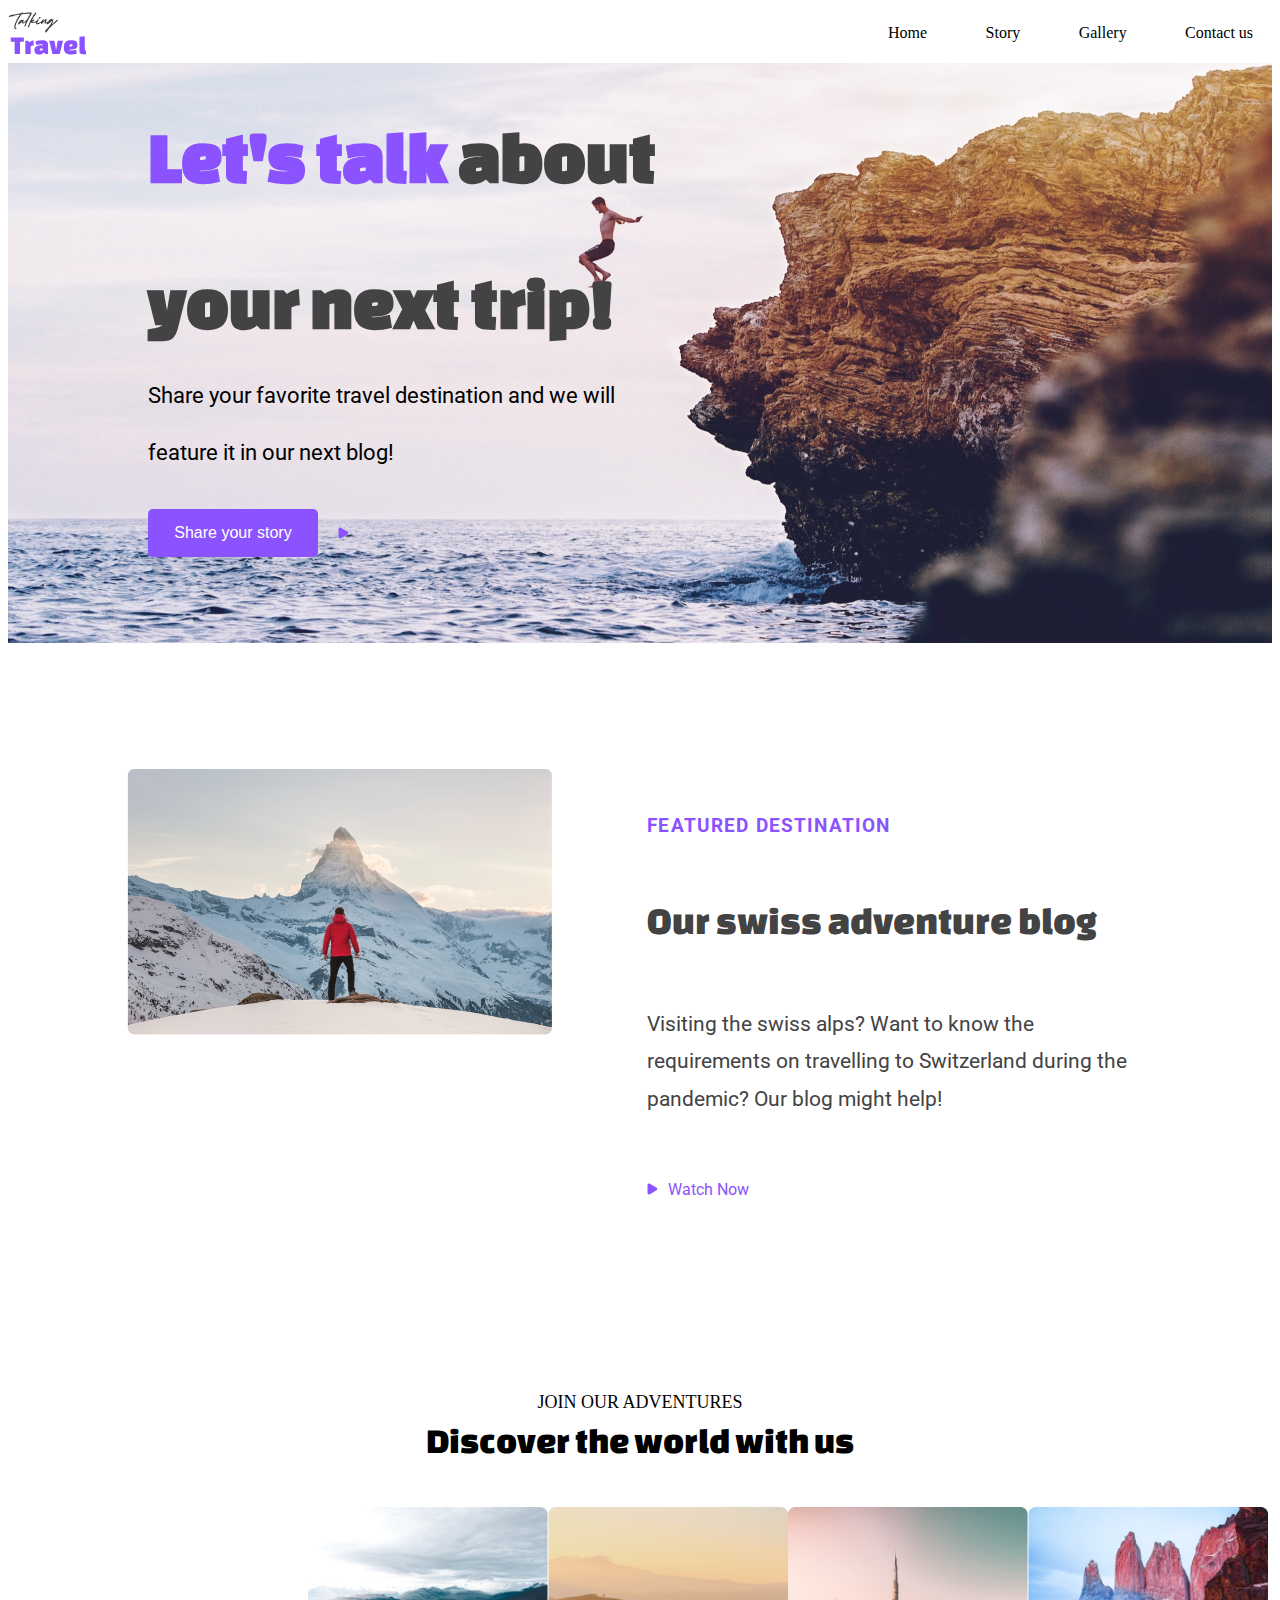
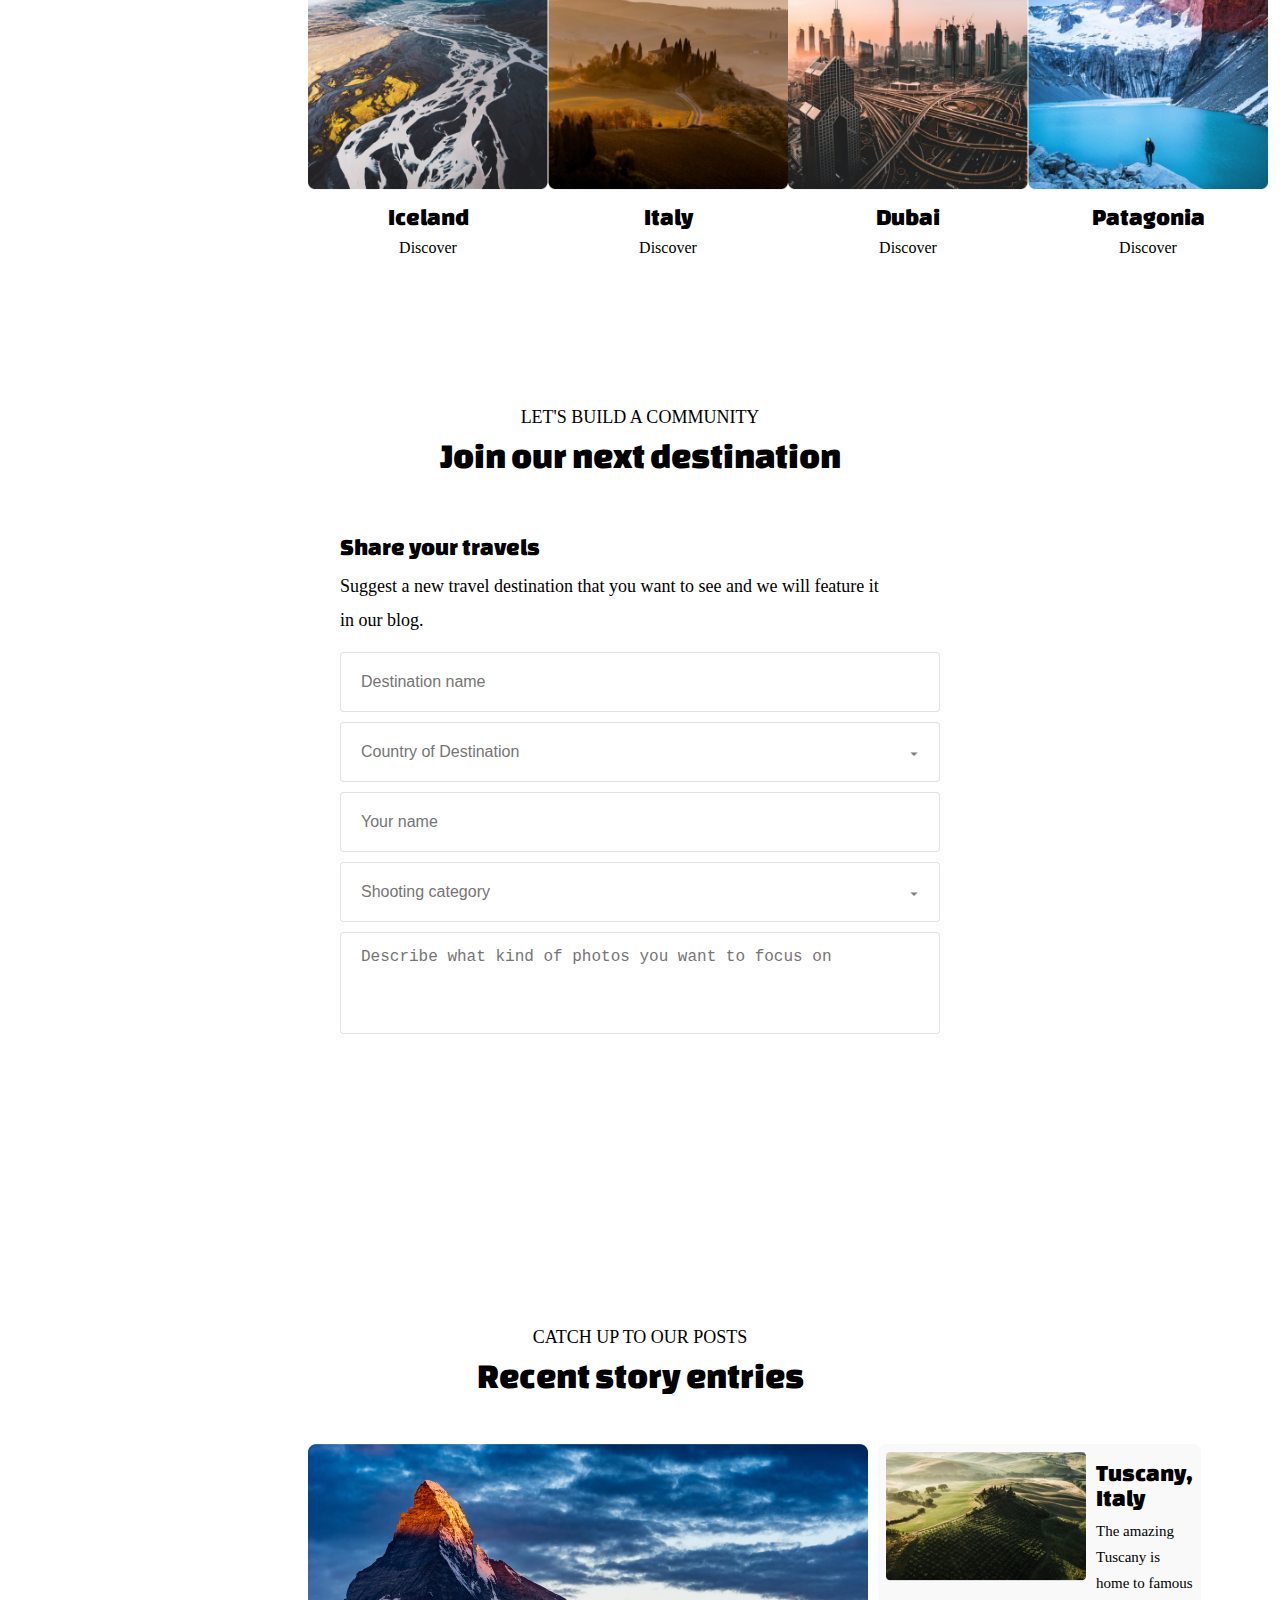
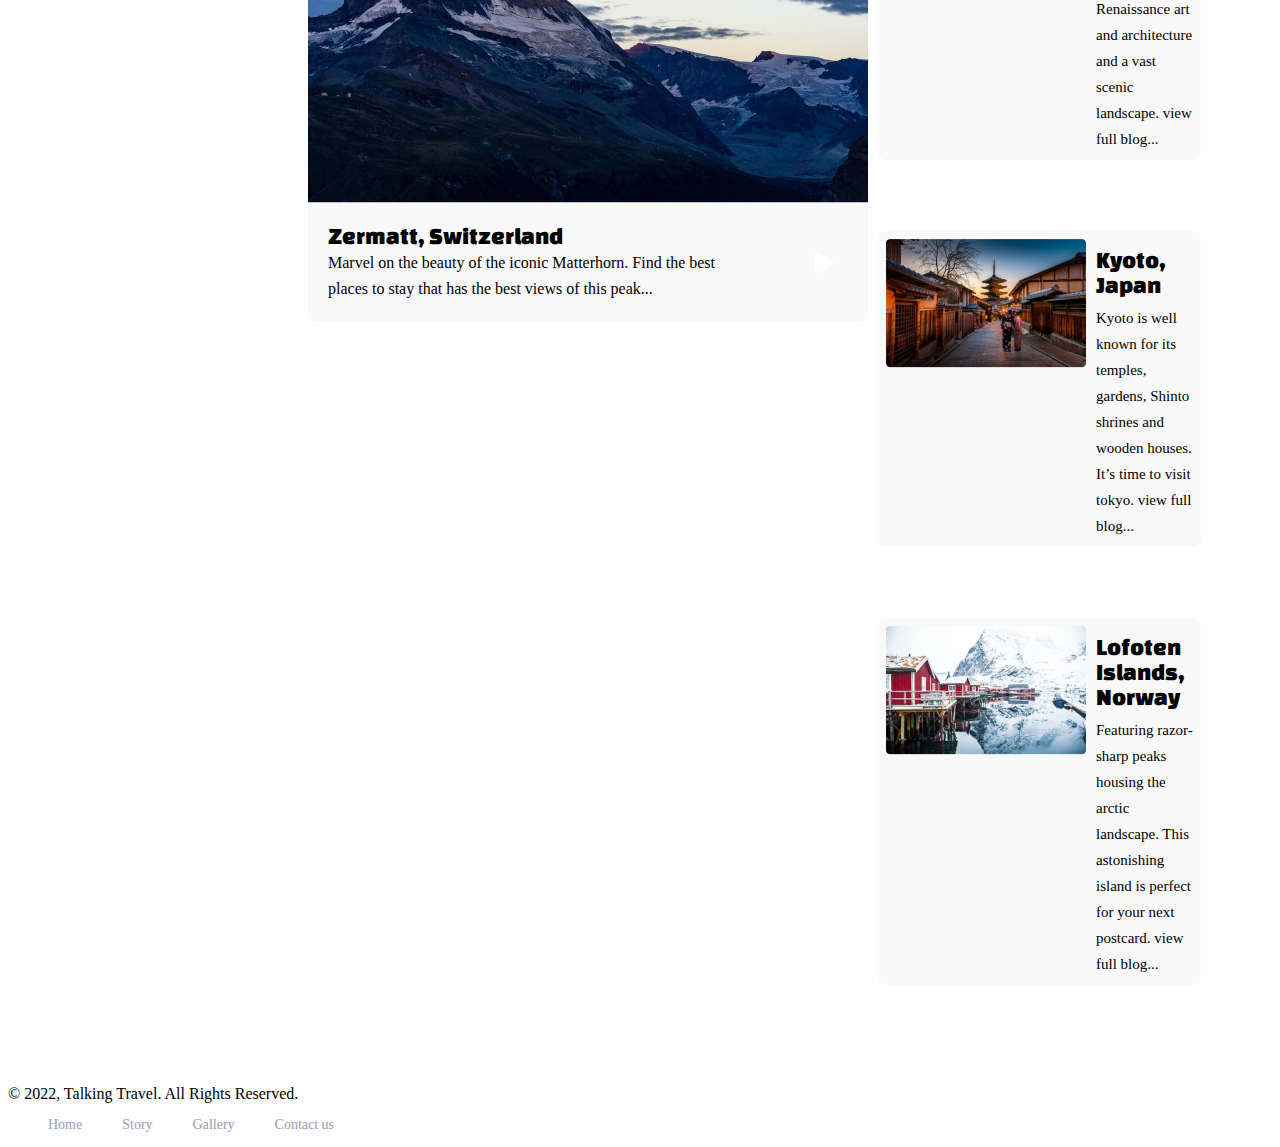
==== index.html @ 143dcdda "закончил верстку первой страницы(home story)" ====
<!DOCTYPE html>
<html lang="en">
<head>
    <meta charset="UTF-8">
    <meta name="viewport" content="width=device-width, initial-scale=1.0">

    <link rel="stylesheet" href="source/fonts.css">
    <link rel="stylesheet" href="source/discover-container.css">
    <link rel="stylesheet" href="source/featured-destination-section.css">
    <link rel="stylesheet" href="source/footer-section.css">
    <link rel="stylesheet" href="source/header.css">
    <link rel="stylesheet" href="source/hero-section.css">
    <link rel="stylesheet" href="source/recent-container.css">
    <link rel="stylesheet" href="source/share-container.css">
    
    <title>L1-web</title>
</head>
<body>
    
    <header class="container">
        <img src="source/images/logo.svg" alt="">
           <nav>
               <ul>
                      <li class="activate"><a href="#">Home</a></li>
                       <li><a href="#">Story</a></li>
                       <li><a href="#">Gallery</a></li>
                       <li><a href="#">Contact us</a></li>
                       <img src="source/images/search.svg" alt="">
                       <img src="source/images/profile.svg" alt="">   
               </ul>
           </nav>
       </header>
      

       <div class="hero-section">
        <div class="hero-content">
            <h1><span class="hero-content-text">Let's talk</span> about</h1>
            <h1>your next trip!</h1>
            <p>Share your favorite travel destination and we will</p> 
            <p>feature it in our next blog!</p>
            <div class="cta-buttons">
                <button class="primary-btn">Share your story</button>
                <img src="source/images/play.svg" alt="">
            </div>
        </div>
    </div>
       
    
       <div class="featured-destination-section">
        <div class="img-container">
            <img src="source/images/Featured Image Container.png" alt="">
        </div>
        <div class="featured-content">
            <p class="featured-destination-text">FEATURED DESTINATION</p>
            <p class="blog-text">Our swiss adventure blog</p>
            <p class="about-blog-text">Visiting the swiss alps? Want to know the requirements on travelling to Switzerland during the pandemic? Our blog might help!</p>
            <div class="btn-watch">
                <a href="#">
                    <img src="source/images/play.svg" alt="">
                </a>
                <a href="#">
                    <p>Watch Now</p>
                </a>
            </div>
        </div>
    </div>

   
    <section class="discover-container">
        <div class="discover_wrapper">
            <div class="discover_content">
                <div class="discover_texts">
                    <span class="discover_category">JOIN OUR ADVENTURES</span>
                    <span class="discover_title">Discover the world with us</span>
                </div>
                <div class="discover_locations">
                    <div class="locations_grid">
                        <div class="location_card">
                            <div class="location_card_img_container">
                                <img src="source/images/Iceland card image.png" alt="">
                            </div>
                            <div class="location_card_title">Iceland</div>
                            <div class="location_card_button">Discover</div>
                        </div>
                        <div class="location_card">
                            <div class="location_card_img_container">
                                <img src="source/images/Italy card image.png" alt="">
                            </div>
                            <div class="location_card_title">Italy</div>
                            <div class="location_card_button">Discover</div>
                        </div>
                        <div class="location_card">
                            <div class="location_card_img_container">
                                <img src="source/images/Dubai card image.png" alt="">
                            </div>
                            <div class="location_card_title">Dubai</div>
                            <div class="location_card_button">Discover</div>
                        </div>
                        <div class="location_card">
                            <div class="location_card_img_container">
                                <img src="source/images/Patagonia Card Image.png" alt="">
                            </div>
                            <div class="location_card_title">Patagonia</div>
                            <div class="location_card_button">Discover</div>
                        </div>
                    </div>
                </div>
            </div>
        </div>
    </section>
    
    <section class="share-container">
        <div class="share_wrapper">
            <div class="discover_texts">
                <span class="discover_category">LET'S BUILD A COMMUNITY</span>
                <span class="discover_title">Join our next destination</span>
            </div>
            <div class="share_content_wrapper">
                <div class="share_content">
                    <div class="share_texts">
                        <span class="share_content_title">Share your travels</span>
                        <span class="share_content_description">Suggest a new travel destination that you want to see
                            and we will feature it in our blog.</span>
                    </div>
                    <div class="share_inputs">
                        <input type="text" class="share_input" placeholder="Destination name">
                        <div class="dropdown-container">
                            <input list="countries" class="share_input" placeholder="Country of Destination">
                            <datalist id="countries">
                                <option value="Austria">
                                <option value="Russia">
                                <option value="United Kingdom">
                                <option value="United States">
                            </datalist>
                        </div>
                        <input type="text" class="share_input" placeholder="Your name">
                        <div class="dropdown-container">
                            <input list="categories" class="share_input" placeholder="Shooting category">
                            <datalist id="categories">
                                <option value="Rifle Shooting">
                                <option value="Pistol Shooting">
                                <option value="Moving Target Shooting">
                                <option value="Long-Range Shooting">
                            </datalist>
                        </div>
                        <textarea type="text" class="share_input"
                            placeholder="Describe what kind of photos you want to focus on"
                            style="height: 102px; vertical-align: top; padding-top: 15px; resize: none;"></textarea>
                    </div>
                    <button class="share_submit">Submit</button>
                </div>
            </div>
        </div>
    </section>
    
    <section class="recent-container">
        <div class="recent_wrapper">
            <div class="discover_texts">
                <span class="discover_category">CATCH UP TO OUR POSTS</span>
                <span class="discover_title">Recent story entries</span>
            </div>
            <div class="recent_content">
                <div class="recent_main_grid">
                    <div class="recent_hero_content">
                        <div class="recent_main_card">
                            <img src="source/images/Big Story Image.png" alt="">
                            <div class="recent_main_card_content">
                                <div class="recent_main_card_texts">
                                    <span class="recent_main_card_title">Zermatt, Switzerland</span>
                                    <span class="recent_main_card_description">Marvel on the beauty of the iconic Matterhorn. Find the best places to stay that has the best views of this peak...</span>
                                </div>
                                <div class="recent_play_button_icon">
                                    <img src="source/images/play.svg" alt="">
                                </div>
                            </div>
                        </div>
                    </div>
                    <div class="recent_content_grid">
                        <div class="recent_story_card">
                            <div class="recent_story_card_content">
                                <img src="source/images/Story Image.png" alt="" class="recent_story_card_img">
                                <div class="recent_story_card_texts">
                                    <span class="recent_story_card_title">Tuscany, Italy</span>
                                    <span class="recent_story_card_description">The amazing Tuscany is home to famous Renaissance art and architecture and a vast scenic landscape. <a style="color: var(--secondary-text-color)">view full blog...</a></span>
                                </div>
                            </div>
                        </div>
                        <div class="recent_story_card">
                            <div class="recent_story_card_content">
                                <img src="source/images/Story Image-2.png" alt="" class="recent_story_card_img">
                                <div class="recent_story_card_texts">
                                    <span class="recent_story_card_title">Kyoto, Japan</span>
                                    <span class="recent_story_card_description">Kyoto is well known for its temples, gardens, Shinto shrines and wooden houses. It’s time to visit tokyo. <a style="color: var(--secondary-text-color)">view full blog...</a></span>
                                </div>
                            </div>
                        </div>
                        <div class="recent_story_card">
                            <div class="recent_story_card_content">
                                <img src="source/images/Story Image-3 (1).png" alt="" class="recent_story_card_img">
                                <div class="recent_story_card_texts">
                                    <span class="recent_story_card_title">Lofoten Islands, Norway</span>
                                    <span class="recent_story_card_description">Featuring razor-sharp peaks housing the arctic landscape. This astonishing island is perfect for your next postcard. <a style="color: var(--secondary-text-color)">view full blog...</a></span>
                                </div>
                            </div>
                        </div>
                    </div>
                </div>
            </div>
        </div>
    </section>
   
    <footer>
        <div class="footer-section">
            <div class="rights_reserved">
                <span>© 2022, Talking Travel. All Rights Reserved.</span>
            </div>
            <div class="list_container">
                <ul class="footer_links">
                    <li class="footer_link">Home</li>
                    <li class="footer_link">Story</li>
                    <li class="footer_link">Gallery</li>
                    <li class="footer_link">Contact us</li>
                </ul>
            </div>
        </div>
    </footer>    
</body>
</html>
---- source/fonts.css ----
@import url(https://fonts.googleapis.com/css?family=Changa+One&display=swap);
@import url(https://fonts.googleapis.com/css?family=Roboto&display=swap);
@font-face {
    font-family: 'BlackSignature';
    src: url("/static/fonts/BlackSignaturePersonalUseOnlyRegular.otf") format('opentype');
    font-weight: normal;
    font-style: normal;
}
---- source/discover-container.css ----
.discover-container {
    padding: 50px 300px;
}

.discover_content {
    display: flex;
    justify-content: center;
    flex-direction: column;
    gap: 48px;
}

.discover_texts {
    display: flex;
    flex-direction: column;
    text-align: center;
    gap: 8px;
}

.discover_category {
    color: var(--secondary-text-color);
    font-size: 18px;
    font-weight: 500;
}

.discover_title {
    color: var(--main-text-color);
    font-size: 36px;
    font-family: "Changa One";
}

.locations_grid {
    display: grid;
    grid-template-columns: 1fr 1fr 1fr 1fr;
}

.location_card {
    display: flex;
    flex-direction: column;
    align-items: center;
    justify-content: center;
    text-align: center;
    gap: 10px;
}

.location_card_title {
    color: var(--main-text-color);
    font-family: "Changa One";
    font-size: 24px;
}

.location_card_img_container>img {
    width: 240px;
}

.location_card_button {
    color: var(--secondary-text-color);
    font-size: 16px;
    font-weight: 300;
}
---- source/featured-destination-section.css ----
.featured-destination-section {
    display: flex;
    flex-wrap: wrap;
    width: 100%;
    margin-top: 10%;
    margin-bottom: 10%;
    justify-content: center;
    align-items: flex-start;
}

.featured-destination-section .btn-watch {
    display: flex;
    align-items: center;
    padding-top: 5%;
    gap: 2%;
}

.featured-destination-section .btn-watch p {
    font-family: Roboto;
    color: #8A53FF;
}

.featured-destination-section .img-container {
    padding-right: 5%;
}

.featured-content {
    display: flex;
    flex-direction: column;
    padding-top: 2%;
    max-width: 40%;
}

.featured-destination-text {
    font-family: Roboto;
    font-size: 1.2em;
    color: #8A53FF;
    letter-spacing: 0.06em;
    font-weight: bold;
}

.blog-text {
    font-family: 'Changa One';
    font-size: 39px;
    color: #434343;
    padding-top: 1%;
    padding-bottom: 1%;
}

.about-blog-text {
    font-family: Roboto;
    font-size: 1.3em;
    color: #434343;
    line-height: 1.8em;
}
---- source/footer-section.css ----
.footer_section {
    height: 80px;
    padding: 0px 120px;
    display: flex;
    justify-content: space-between;
    align-items: center;
}

.footer_links {
    display: flex;
    flex-direction: row;
    list-style: none;
    align-items: center;
    gap: 40px;
    font-weight: 300;
    color: #939EB4;
    font-size: 14px;
}
---- source/header.css ----
a {
    text-decoration: none;
}

.logo {
    display: flex;
    flex-direction: column;
    font-family: BlackSignature;
}

.travel {
    color:black;
    
}

.talking {
color: blueviolet;
}

.container {
    width: 1400px;
    margin: 0 auto;
}

header .travel {
    font-size: 26.69px;
    font-family: "Changa One";   
    font-weight: 400;
    font-style: normal;
    line-height: 28.26px;
}


header nav {
    float: right;
    width: 40%;
}

header nav ul {
    list-style: none;
    display: flex;
    justify-content: space-between;
    
}

header nav ul li {
    display: inline-block;
}

header nav ul li a {
    color:black;
}
.hero_content_wrapper {
    width: 100%;
    background: linear-gradient(90deg, rgba(255,255,255,1) 0%, rgba(255,255,255,0) 78%);
}

.hero-section {
  height: 580px;
  overflow: hidden;
}

.hero-container {
  justify-content: space-between; 
  align-items: center;
  top: 90px;
  gap: 10px;
  height: 580px;
}

.hero-icon {
  width: 100%;
  height: auto;
}
---- source/hero-section.css ----
.hero-section {
    position: relative;
    font-family: Changa One;
    background-image: url('images/hero\ background\ image.jpg');
    background-size: cover;
    background-position: center;
    width: auto;
    height: 580px;
    display: flex;
    align-items: center;
    justify-content: left;
}

.hero-content {
    display: flex;
    width: 600px;
    height: 580px;
    flex-direction: column;
    justify-content: center;
    margin-left: 140px;
    margin-right: 120px;
    margin-top: 124px;
    margin-bottom: 204px;
}

.hero-section h1 {
    font-size: 73px;
    margin-bottom: 20px;
    color: #434343;
}

.hero-section h1 span {
    color: #8A53FF;
}

.hero-section p {
    font-family: Roboto;
    font-size: 22px;
    margin-bottom: 10px;
}

.cta-buttons {
    font-family: Roboto;
    display: flex;
    gap: 20px;
    justify-content: left;  
    margin-top: 34px;
}

.primary-btn {
    background-color: #8A53FF;
    color: white;
    padding: 15px 25px;
    border: none;
    border-radius: 5px;
    font-size: 16px;
    width: 170px;
    height: 48px;
}
---- source/recent-container.css ----
.recent-container {
    padding: 100px 300px;
}

.recent_wrapper {
    display: flex;
    flex-direction: column;
    text-align: center;
    gap: 50px;
}

.recent_main_grid {
    gap: 10px;
    display: grid;
    grid-template-columns: 1fr 1fr;
}

.recent_content_grid {
    display: grid;
    grid-template-rows: 1fr 1fr 1fr;
    gap: 20px;
    align-items: baseline
}

.recent_main_card {
    display: flex;
    flex-direction: column;
}

.recent_main_card_title {
    font-size: 24px;
    color: var(--main-text-color);
    font-family: "Changa One";
}

.recent_main_card_description {
    color: var(--description-text-color);
    font-size: 16px;
    line-height: 26px;
}

.recent_main_card_content {
    display: flex;
    align-items: center;
    justify-content: space-between;
    flex-direction: row;
    padding: 20px;
    background-color: #F9F9F9;
    border-bottom-left-radius: 8px;
    border-bottom-right-radius: 8px;
}

.recent_main_card_texts {
    display: flex;
    flex-direction: column;
    text-align: left;
    gap: 2px;
    width: 430px;
}

.recent_play_button_icon > img {
    filter: brightness(0) saturate(100%) invert(100%);
    width: 22px;
    height: 22px;
}

.recent_play_button_icon {
    width: 48px;
    height: 48px;
    align-items: center;
    display: flex;
    justify-content: center;
    background-color: var(--secondary-text-color);
    border-radius: 50%;
}

.recent_story_card {
    background-color: #F9F9F9;
    border-radius: 8px;
    padding: 8px;
}

.recent_story_card_content {
    display: flex;
    flex-direction: row;
    gap: 10px;
}

.recent_story_card_texts {
    padding-top: 8px;
    display: flex;
    flex-direction: column;
    gap: 8px;
}

.recent_story_card_title {
    font-size: 24px;
    color: var(--main-text-color);
    font-family: "Changa One";
}

.recent_story_card_img {
    height: 100%;
}

.recent_story_card_description {
    color: var(--description-text-color);
    font-size: 15px;
    line-height: 26px;
}

.recent_story_card_texts {
    display: flex;
    flex-direction: column;
    text-align: left;
}
---- source/share-container.css ----
.share-container {
    background: url(images/share_background.png);
    background-repeat: no-repeat;
    background-size: cover;
    display: flex;
    justify-content: center;
    padding: 100px 0px;
}

.share_wrapper {
    gap: 30px;
    display: flex;
    flex-direction: column;
}

.share_content_wrapper {
    background-color: #fff;
    padding: 30px;
    border-radius: 12px;
    width: 600px;
}

.share_content {
    display: flex;
    flex-direction: column;
    gap: 15px;
}

.share_content_title {
    color: var(--main-text-color);
    font-family: "Changa One";
    font-size: 24px;
}

.share_texts {
    display: flex;
    flex-direction: column;
    gap: 10px;
}

.share_content_description {
    color: var(--description-text-color);
    font-size: 18px;
    width: 550px;
    line-height: 34px;
}

.share_inputs {
    display: flex;
    flex-direction: column;
    gap: 10px;
}

.share_input {
    height: 56px;
    outline: none;
    border: #0000001d 1px solid;
    border-radius: 4px;
    font-size: 16px;
    font-weight: 400;
    padding: 0px 20px;
    width: 100%;
    box-sizing: border-box; 
}

.dropdown-container {
    position: relative;
    display: inline-block;
    width: 100%;
}

.share_input {
    height: 60px;
    outline: none;
    border: #0000001d 1px solid;
    border-radius: 4px;
    font-size: 16px;
    font-weight: 400;
    padding: 0px 40px 0px 20px;
    width: 100%;
    box-sizing: border-box;
    background-color: #fff;
    appearance: none;
    -webkit-appearance: none;
}

.dropdown-container::after {
    content: "▼";
    font-size: 12px;
    color: grey; 
    position: absolute;
    right: 20px;
    top: 52%;
    transform: translateY(-50%) scaleY(50%);
    pointer-events: none;
}

.share_submit {
    color: #fff;
    background-color: var(--secondary-text-color);
    padding: 15px 100px;
    border: none;
    font-size: 16px;
    font-weight: 300;
    border-radius: 4px;
    width: max-content;
}

input::-webkit-calendar-picker-indicator {
    opacity: 0; 
}
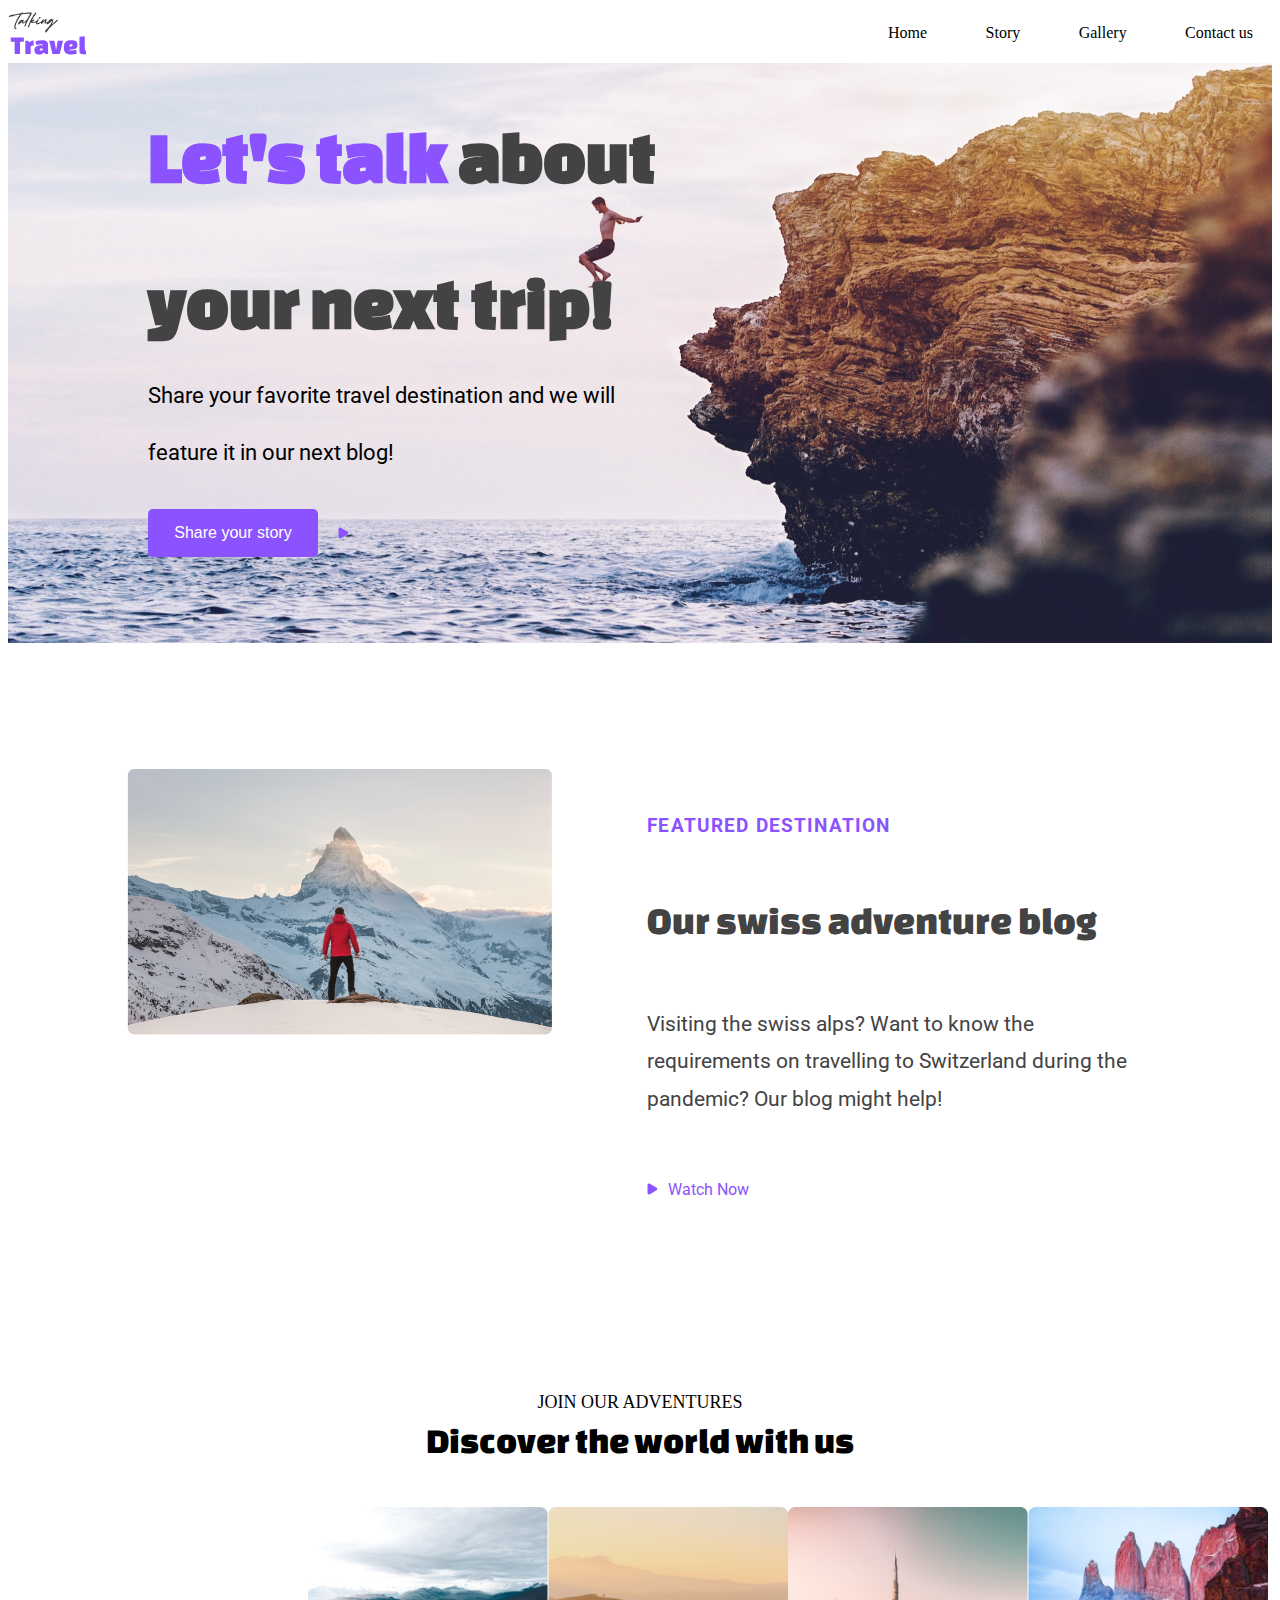
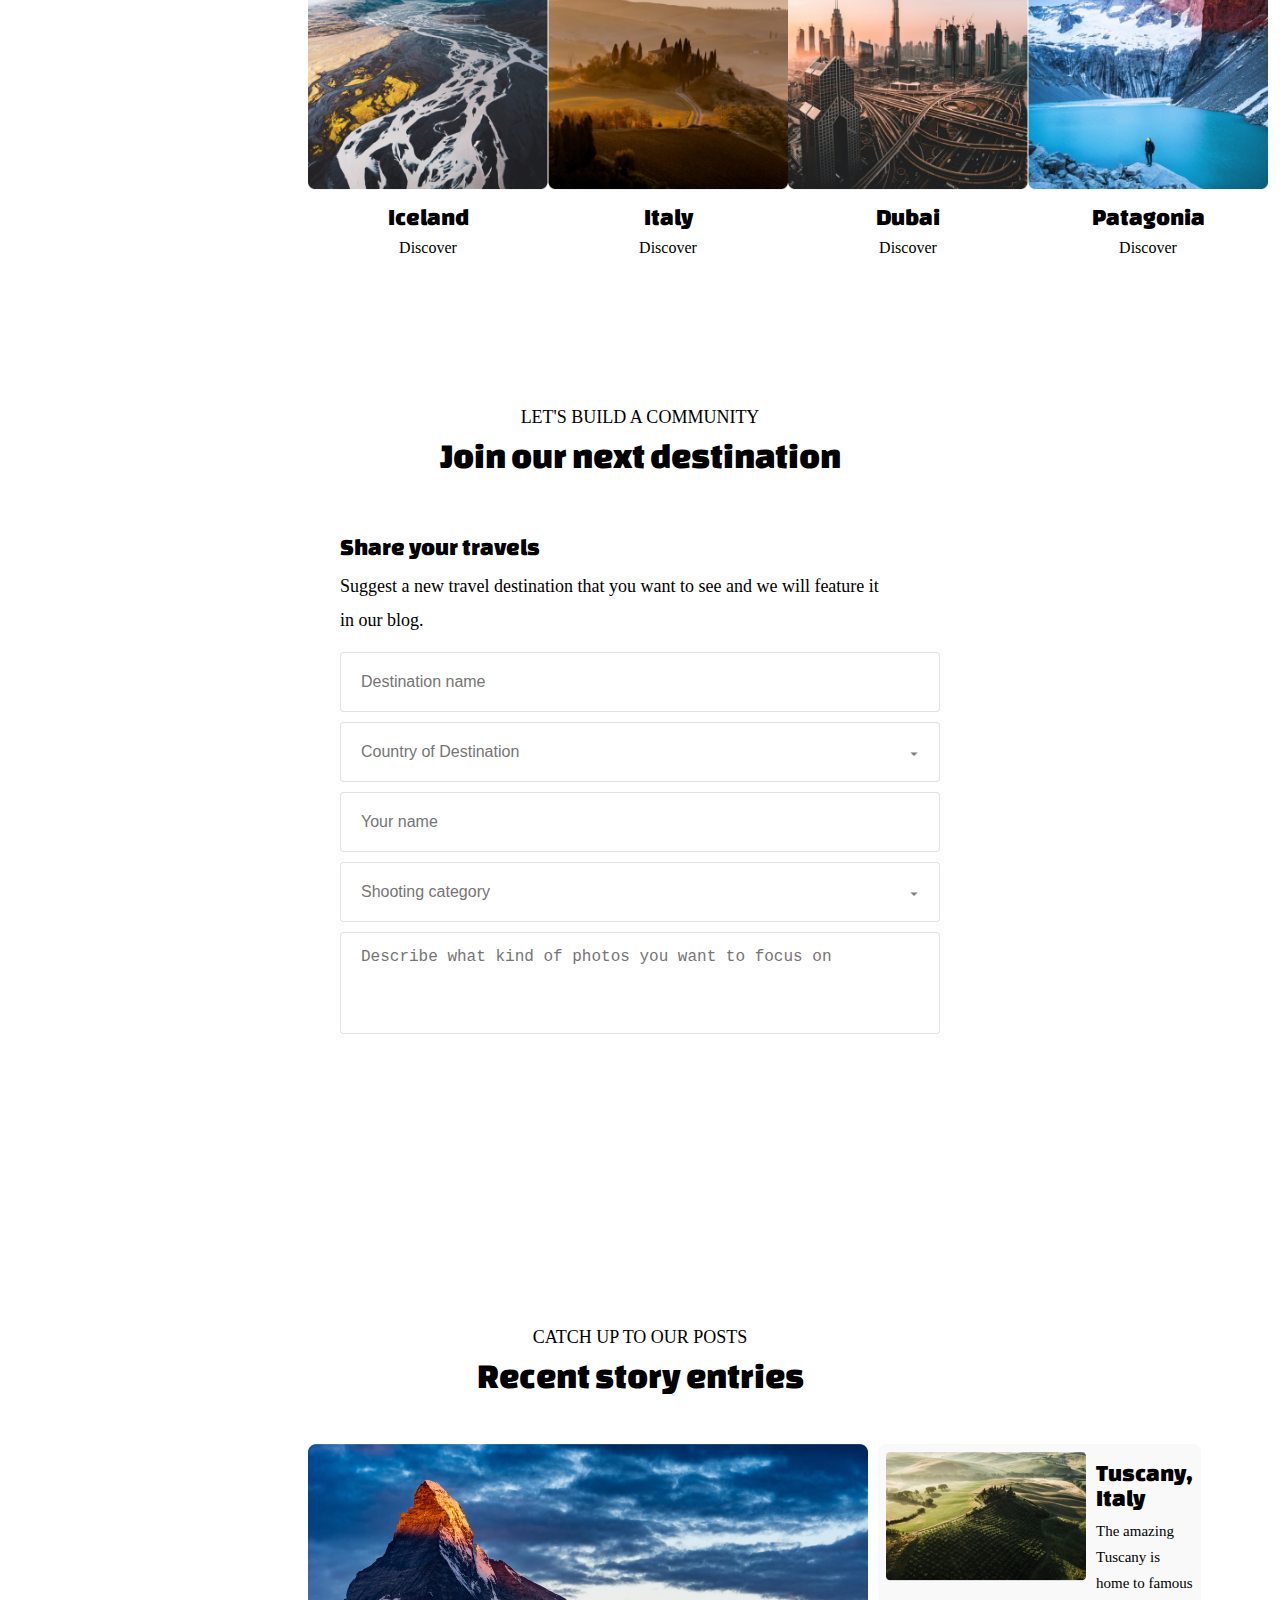
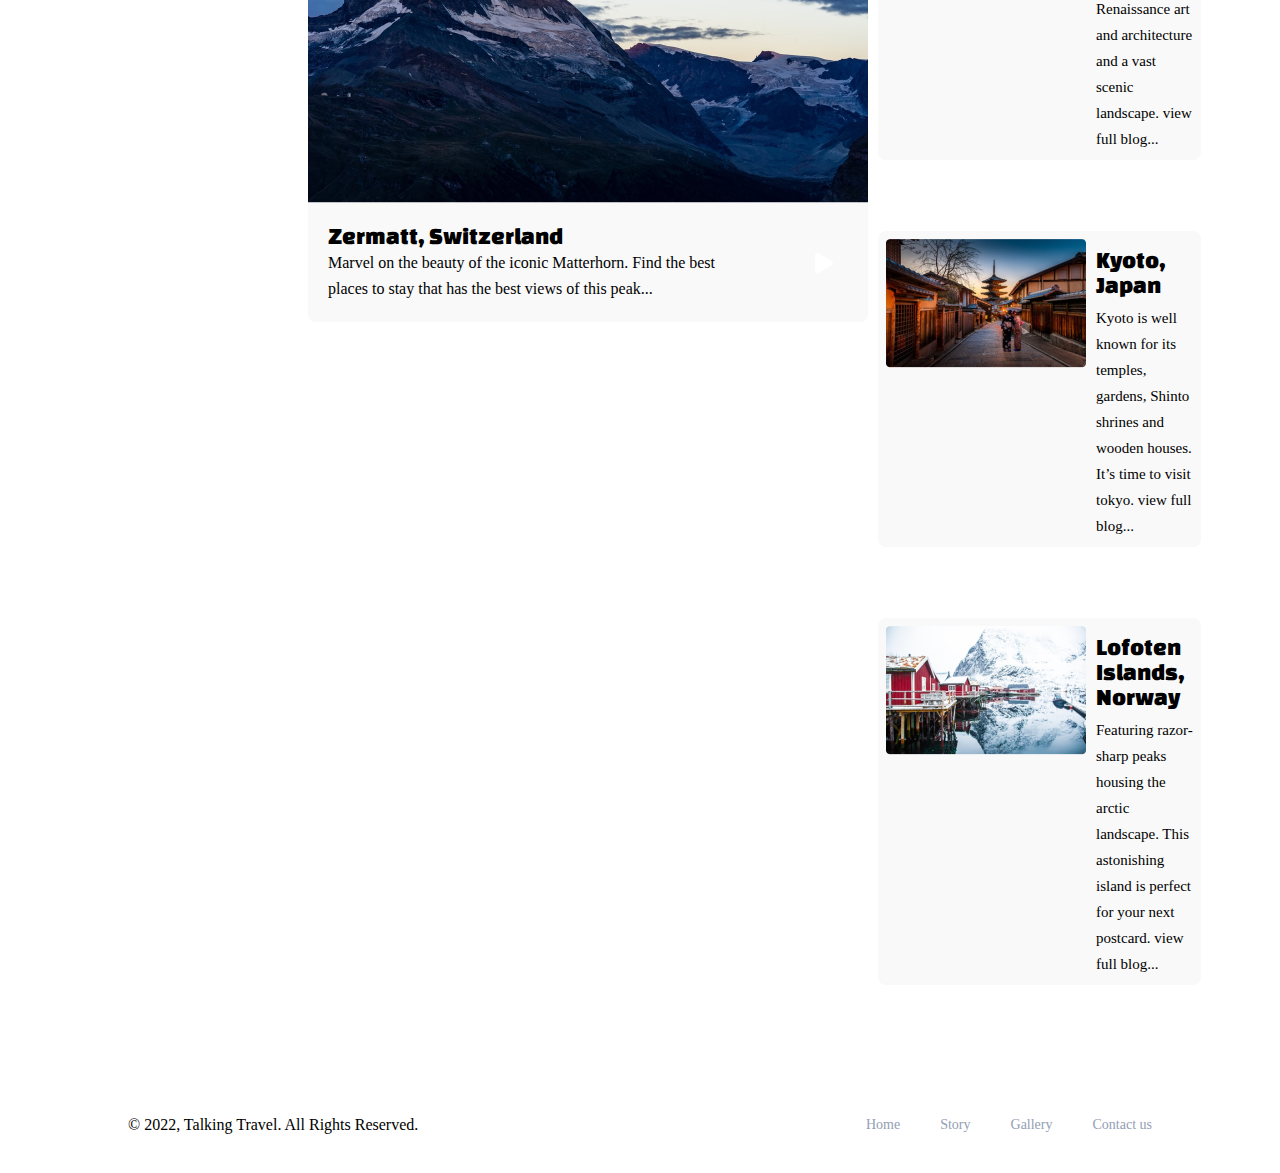
==== commit 246a5649: "исправил ошибку" ====
--- a/index.html
+++ b/index.html
@@ -234,3 +234,4 @@
 
 
 
+
--- a/source/discover-container.css
+++ b/source/discover-container.css
@@ -1,4 +1,3 @@
-
 .discover-container {
     padding: 50px 300px;
 }
--- a/source/featured-destination-section.css
+++ b/source/featured-destination-section.css
@@ -1,4 +1,3 @@
-
 .featured-destination-section {
     display: flex;
     flex-wrap: wrap;
--- a/source/footer-section.css
+++ b/source/footer-section.css
@@ -1,4 +1,4 @@
-.footer_section {
+.footer-section {
     height: 80px;
     padding: 0px 120px;
     display: flex;
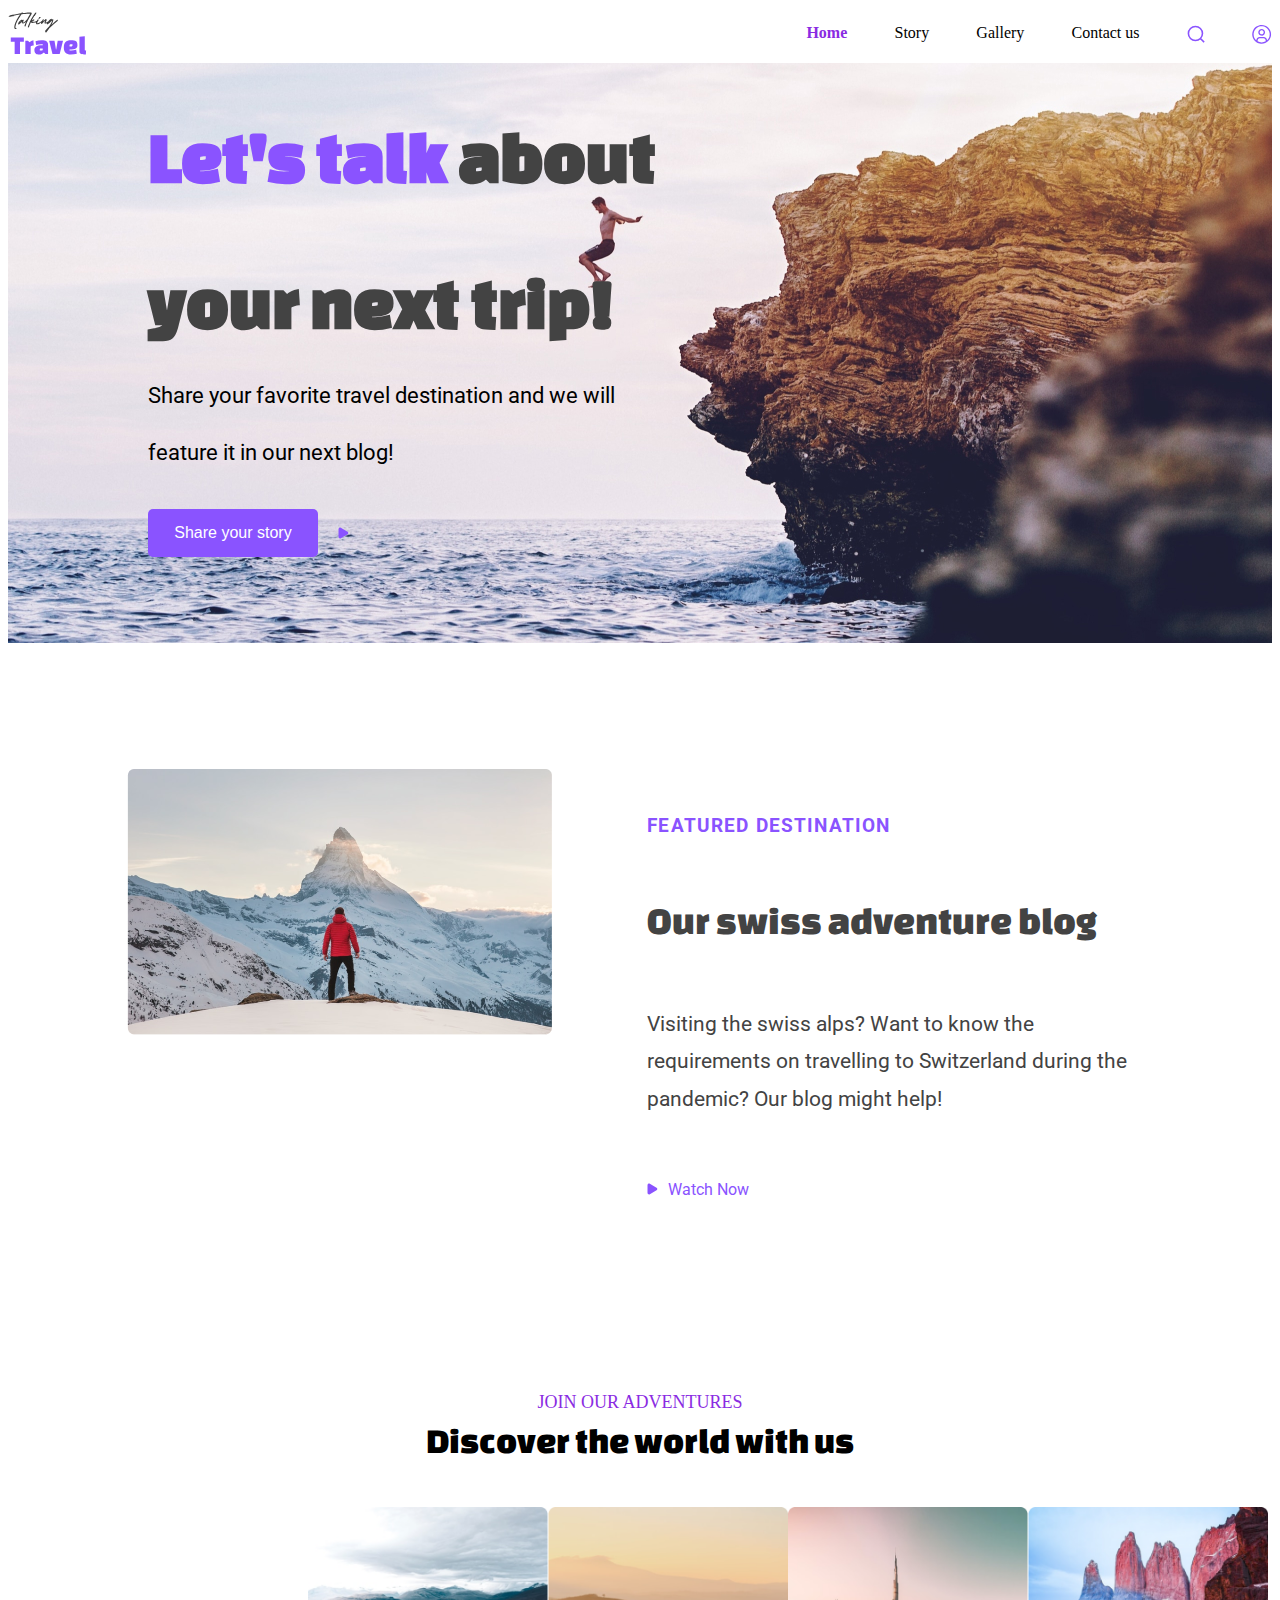
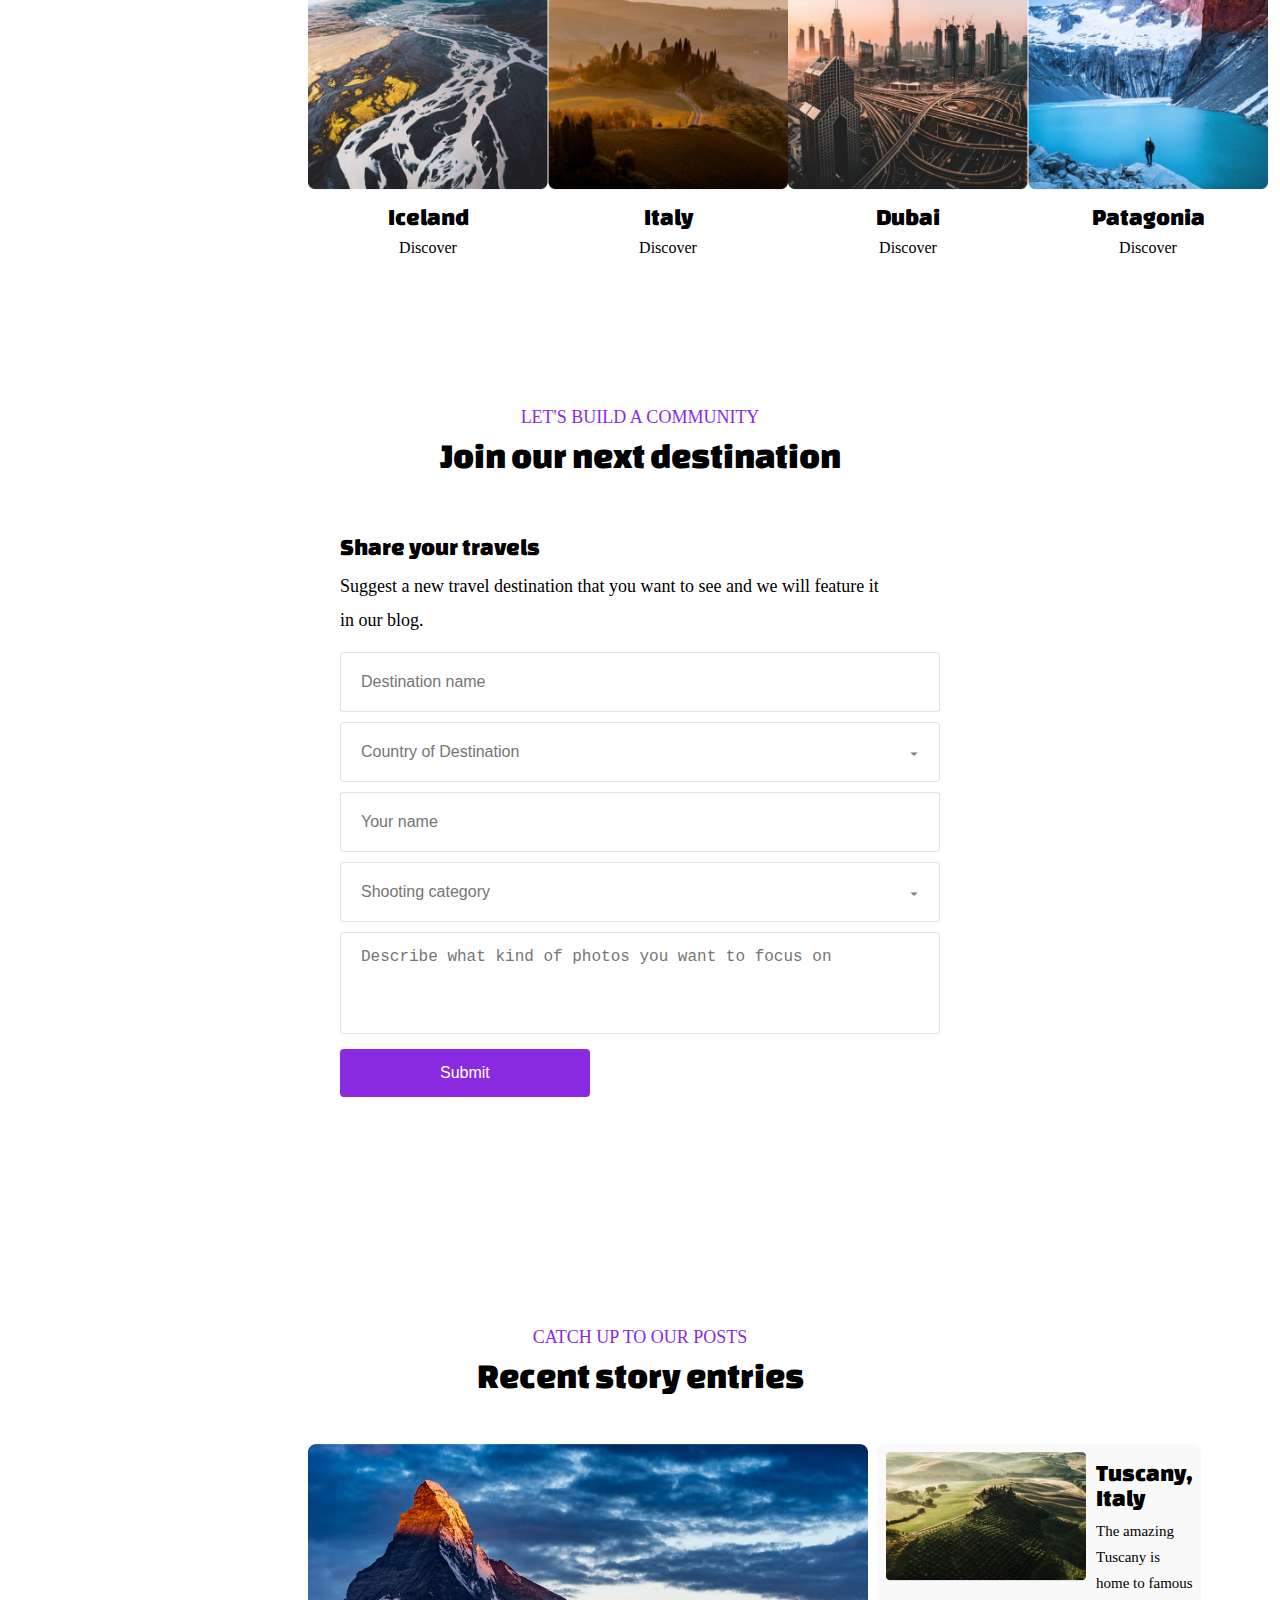
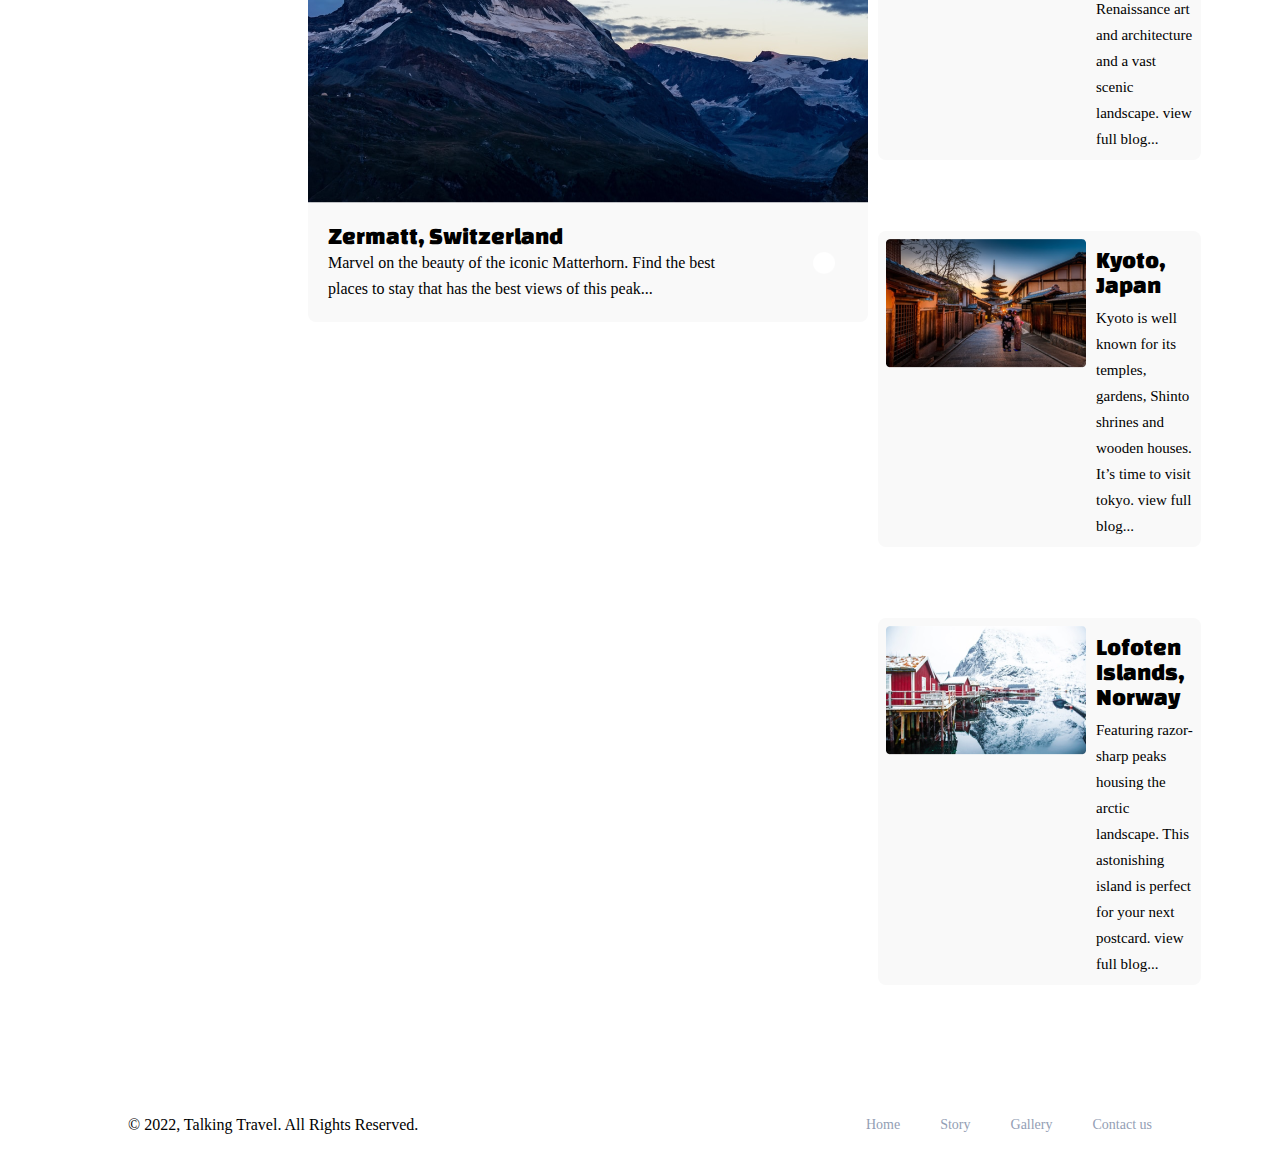
==== commit 469cc376: "Закончил верстку 2ой страницы" ====
--- a/index.html
+++ b/index.html
@@ -21,7 +21,7 @@
         <img src="source/images/logo.svg" alt="">
            <nav>
                <ul>
-                      <li class="activate"><a href="#">Home</a></li>
+                      <li class="activate"><b href="#">Home</b></li>
                        <li><a href="#">Story</a></li>
                        <li><a href="#">Gallery</a></li>
                        <li><a href="#">Contact us</a></li>
@@ -170,7 +170,7 @@
                                     <span class="recent_main_card_description">Marvel on the beauty of the iconic Matterhorn. Find the best places to stay that has the best views of this peak...</span>
                                 </div>
                                 <div class="recent_play_button_icon">
-                                    <img src="source/images/play.svg" alt="">
+                                    <img src="source/images/Play Button.png" alt="">
                                 </div>
                             </div>
                         </div>
@@ -235,3 +235,4 @@
 
 
 
+
--- a/source/header.css
+++ b/source/header.css
@@ -1,35 +1,6 @@
 a {
     text-decoration: none;
 }
-
-.logo {
-    display: flex;
-    flex-direction: column;
-    font-family: BlackSignature;
-}
-
-.travel {
-    color:black;
-    
-}
-
-.talking {
-color: blueviolet;
-}
-
-.container {
-    width: 1400px;
-    margin: 0 auto;
-}
-
-header .travel {
-    font-size: 26.69px;
-    font-family: "Changa One";   
-    font-weight: 400;
-    font-style: normal;
-    line-height: 28.26px;
-}
-
 
 header nav {
     float: right;
@@ -50,25 +21,14 @@
 header nav ul li a {
     color:black;
 }
+
+
+header nav ul li b {
+color: blueviolet;
+}
+
 .hero_content_wrapper {
     width: 100%;
     background: linear-gradient(90deg, rgba(255,255,255,1) 0%, rgba(255,255,255,0) 78%);
 }
 
-.hero-section {
-  height: 580px;
-  overflow: hidden;
-}
-
-.hero-container {
-  justify-content: space-between; 
-  align-items: center;
-  top: 90px;
-  gap: 10px;
-  height: 580px;
-}
-
-.hero-icon {
-  width: 100%;
-  height: auto;
-}
--- a/source/share-container.css
+++ b/source/share-container.css
@@ -5,6 +5,10 @@
     display: flex;
     justify-content: center;
     padding: 100px 0px;
+}
+
+.discover_category {
+    color:blueviolet;
 }
 
 .share_wrapper {
@@ -97,7 +101,7 @@
 
 .share_submit {
     color: #fff;
-    background-color: var(--secondary-text-color);
+    background-color:blueviolet;
     padding: 15px 100px;
     border: none;
     font-size: 16px;
